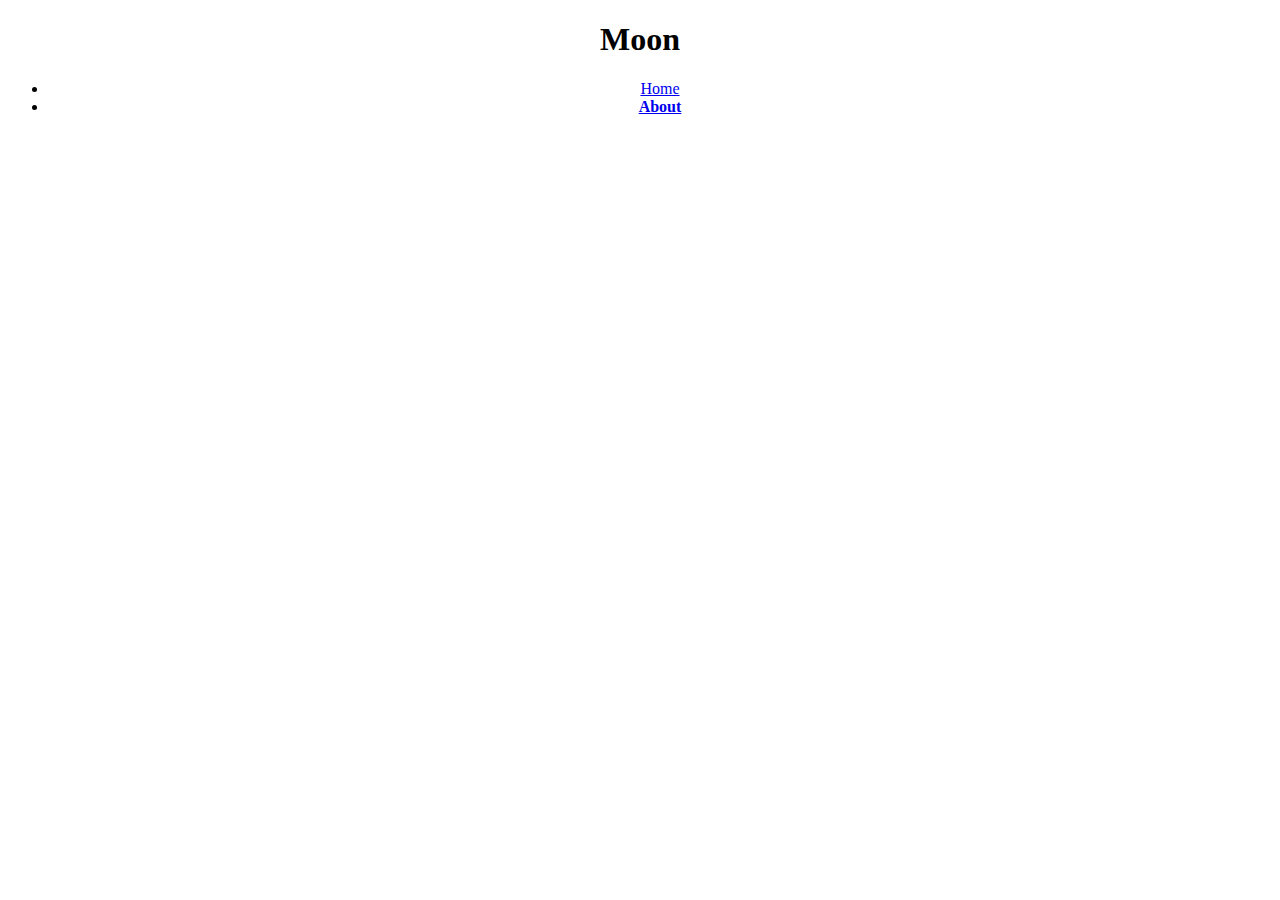
==== moon.html @ 1f8722b4 "Added Images and some structure" ====
<!DOCTYPE html>
<html lang="en">
  <head>
    <meta charset="UTF-8">
    <meta name="viewport" content="width=device-width, initial-scale=1.0">
    <title>Moon</title>
    <link rel="stylesheet" href="screen.css">
  </head>
  <body>
    <h1>Moon</h1>
    <nav>
      <ul>
        <li><a href="index.html">Home</a></li>
        <li><a href="about.html" class="active">About</a></li>
      </ul>
    </nav>
    <script src="index.js"></script>
  </body>
</html>
---- screen.css ----
/* Add screen styles below */
a.active {
    font-weight: bold;
}

body{
    text-align: center;
}
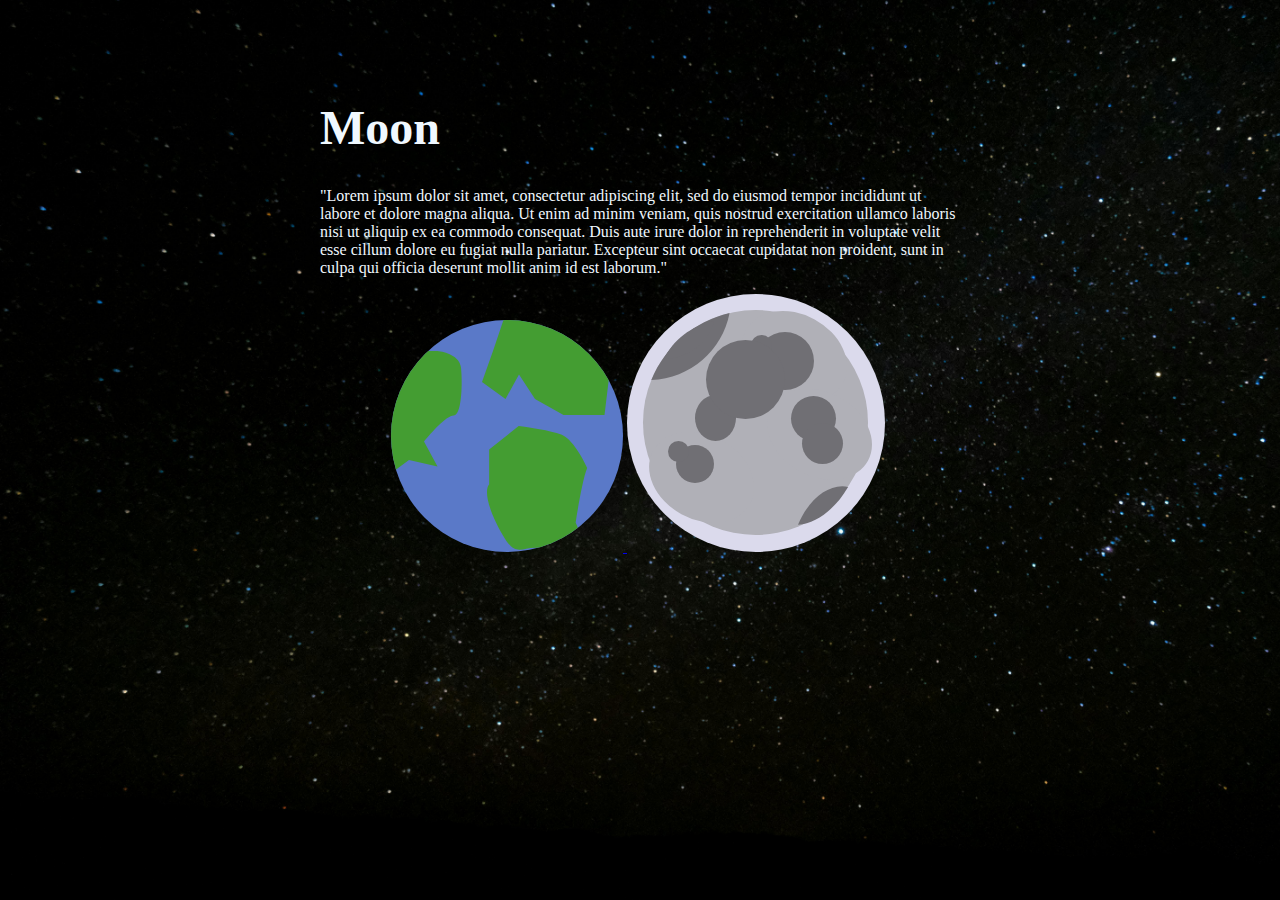
==== commit 8d183523: "Added Highlights and Background Image" ====
--- a/moon.html
+++ b/moon.html
@@ -8,11 +8,17 @@
   </head>
   <body>
     <h1>Moon</h1>
+    <!--Description goes here-->
+    <article>
+      <p>
+        "Lorem ipsum dolor sit amet, consectetur adipiscing elit, sed do eiusmod tempor incididunt ut labore et dolore magna aliqua. Ut enim ad minim veniam, quis nostrud exercitation ullamco laboris nisi ut aliquip ex ea commodo consequat. Duis aute irure dolor in reprehenderit in voluptate velit esse cillum dolore eu fugiat nulla pariatur. Excepteur sint occaecat cupidatat non proident, sunt in culpa qui officia deserunt mollit anim id est laborum."
+      </p>
+    </article>
     <nav>
-      <ul>
-        <li><a href="index.html">Home</a></li>
-        <li><a href="about.html" class="active">About</a></li>
-      </ul>
+      <a href="index.html">
+        <img class="earth" src="images/Earth.svg" alt="Picture of the Earth">
+      </a>
+      <img class="moon" src="images/MoonHighlight.svg" alt="Picture of the Moon">
     </nav>
     <script src="index.js"></script>
   </body>
--- a/screen.css
+++ b/screen.css
@@ -3,6 +3,29 @@
     font-weight: bold;
 }
 
+html{
+    color: aliceblue;
+}
+
 body{
-    text-align: center;
+    background-color: rgb(8, 8, 17);
+    width: 50%;
+    justify-self: center;
+    margin-top: 100px;
+    background-image: url(images/Space.jpg);
+    background-repeat: no-repeat;
+    background-attachment: fixed;
+    background-size: cover;
+}
+
+h1{
+    font-size: 3em;
+}
+
+p{
+    font-size: 1em;
+}
+
+nav{
+    justify-self: center;
 }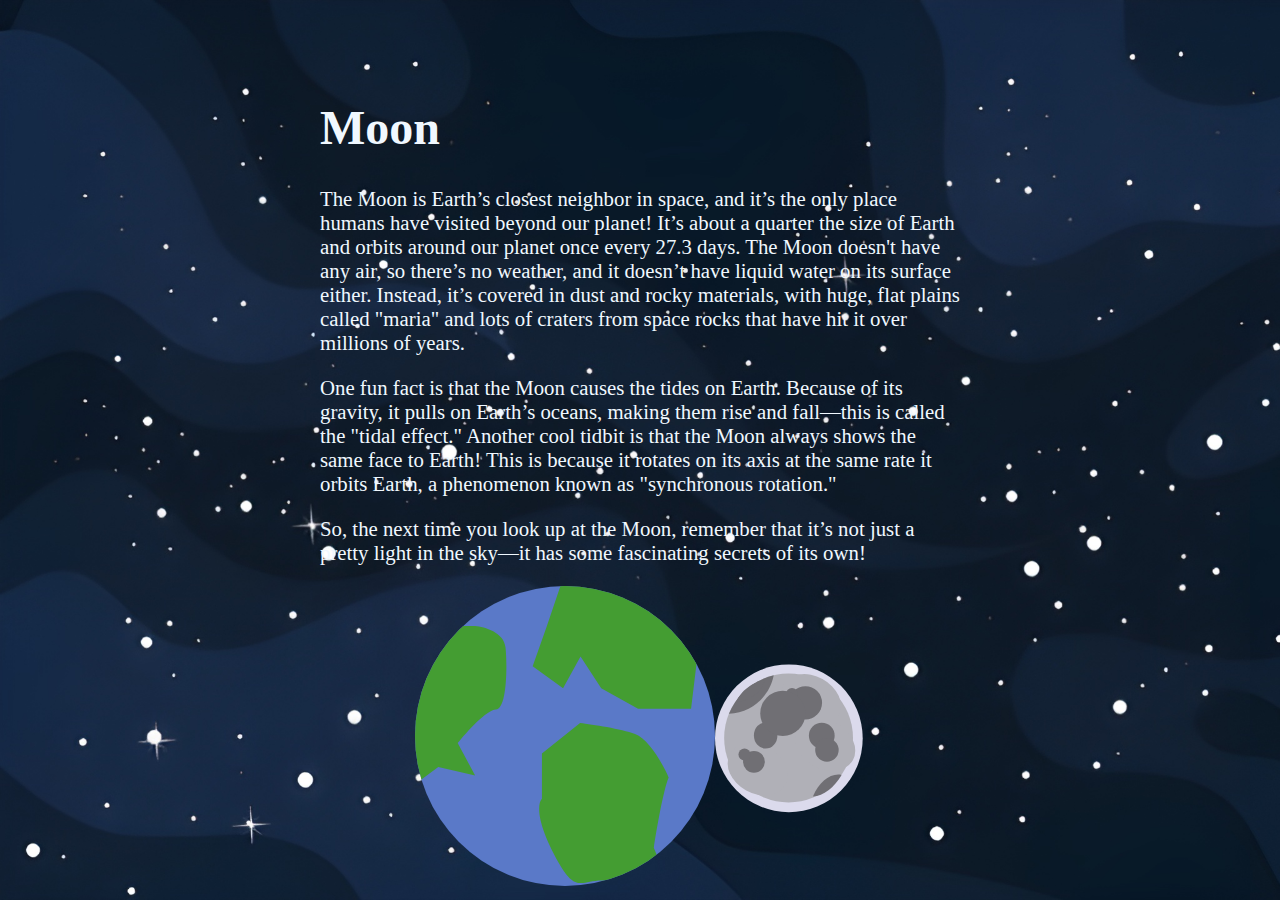
==== commit 4360ed13: "Added ChatGPT Text" ====
--- a/moon.html
+++ b/moon.html
@@ -8,10 +8,16 @@
   </head>
   <body>
     <h1>Moon</h1>
-    <!--Description goes here-->
+    <!--Model Type: ChatGPT 4o Mini. Prompt: Write a medium-sized casually scientific blurb about the Moon, written to be read by children. Include a fun fact or two as well.-->
     <article>
       <p>
-        "Lorem ipsum dolor sit amet, consectetur adipiscing elit, sed do eiusmod tempor incididunt ut labore et dolore magna aliqua. Ut enim ad minim veniam, quis nostrud exercitation ullamco laboris nisi ut aliquip ex ea commodo consequat. Duis aute irure dolor in reprehenderit in voluptate velit esse cillum dolore eu fugiat nulla pariatur. Excepteur sint occaecat cupidatat non proident, sunt in culpa qui officia deserunt mollit anim id est laborum."
+        The Moon is Earth’s closest neighbor in space, and it’s the only place humans have visited beyond our planet! It’s about a quarter the size of Earth and orbits around our planet once every 27.3 days. The Moon doesn't have any air, so there’s no weather, and it doesn’t have liquid water on its surface either. Instead, it’s covered in dust and rocky materials, with huge, flat plains called "maria" and lots of craters from space rocks that have hit it over millions of years.
+      </p>
+      <p>
+        One fun fact is that the Moon causes the tides on Earth. Because of its gravity, it pulls on Earth’s oceans, making them rise and fall—this is called the "tidal effect." Another cool tidbit is that the Moon always shows the same face to Earth! This is because it rotates on its axis at the same rate it orbits Earth, a phenomenon known as "synchronous rotation."
+      </p>
+      <p>
+        So, the next time you look up at the Moon, remember that it’s not just a pretty light in the sky—it has some fascinating secrets of its own!
       </p>
     </article>
     <nav>
--- a/screen.css
+++ b/screen.css
@@ -12,7 +12,7 @@
     width: 50%;
     justify-self: center;
     margin-top: 100px;
-    background-image: url(images/Space.jpg);
+    background-image: url(images/SpaceCartoon.jpg);
     background-repeat: no-repeat;
     background-attachment: fixed;
     background-size: cover;
@@ -23,9 +23,26 @@
 }
 
 p{
-    font-size: 1em;
+    font-size: 1.3em;
 }
 
 nav{
     justify-self: center;
-}+    margin: auto;
+    display: flex;
+    justify-content: space-around;
+}
+ .moon{
+    height: 150px;
+    width: 150px;
+    align-self: center;
+ }
+
+ a{
+    align-self: center;
+ }
+
+ .earth{
+    height: 300px;
+    width: 300px;
+ }